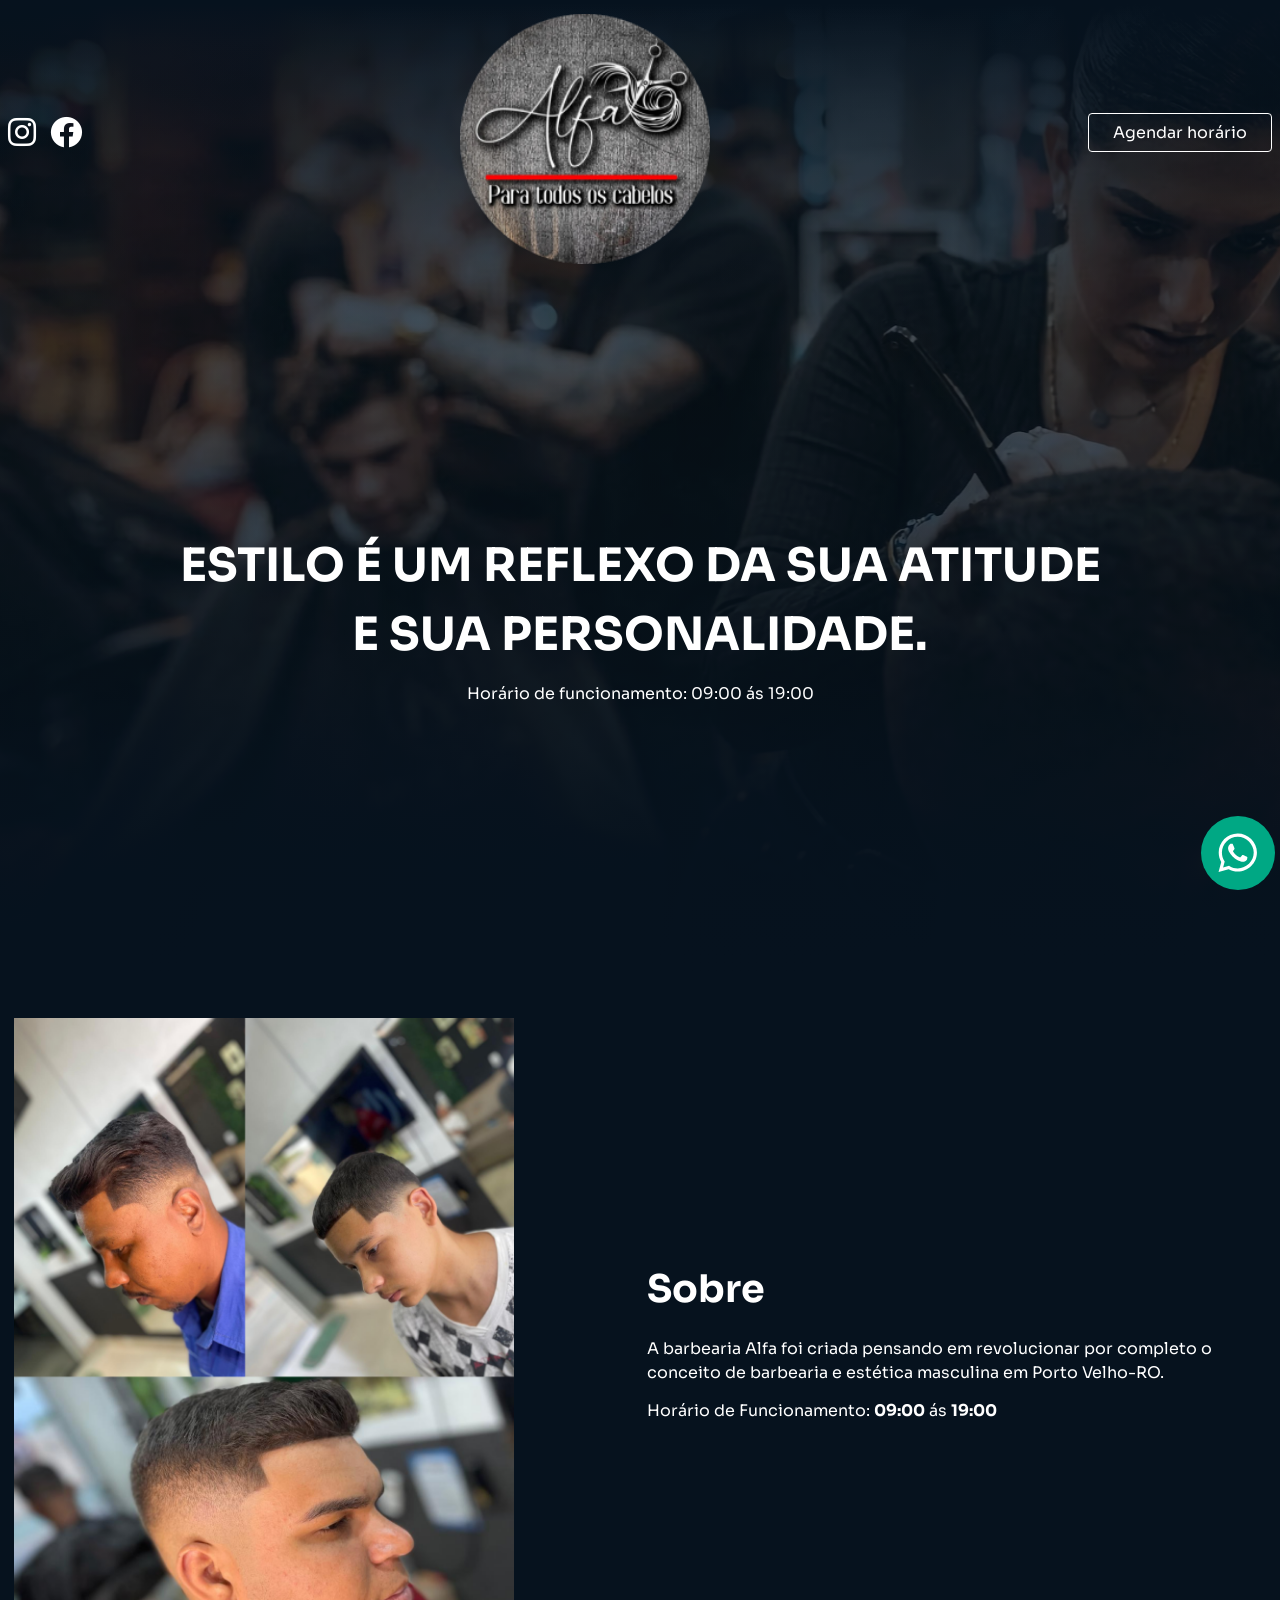
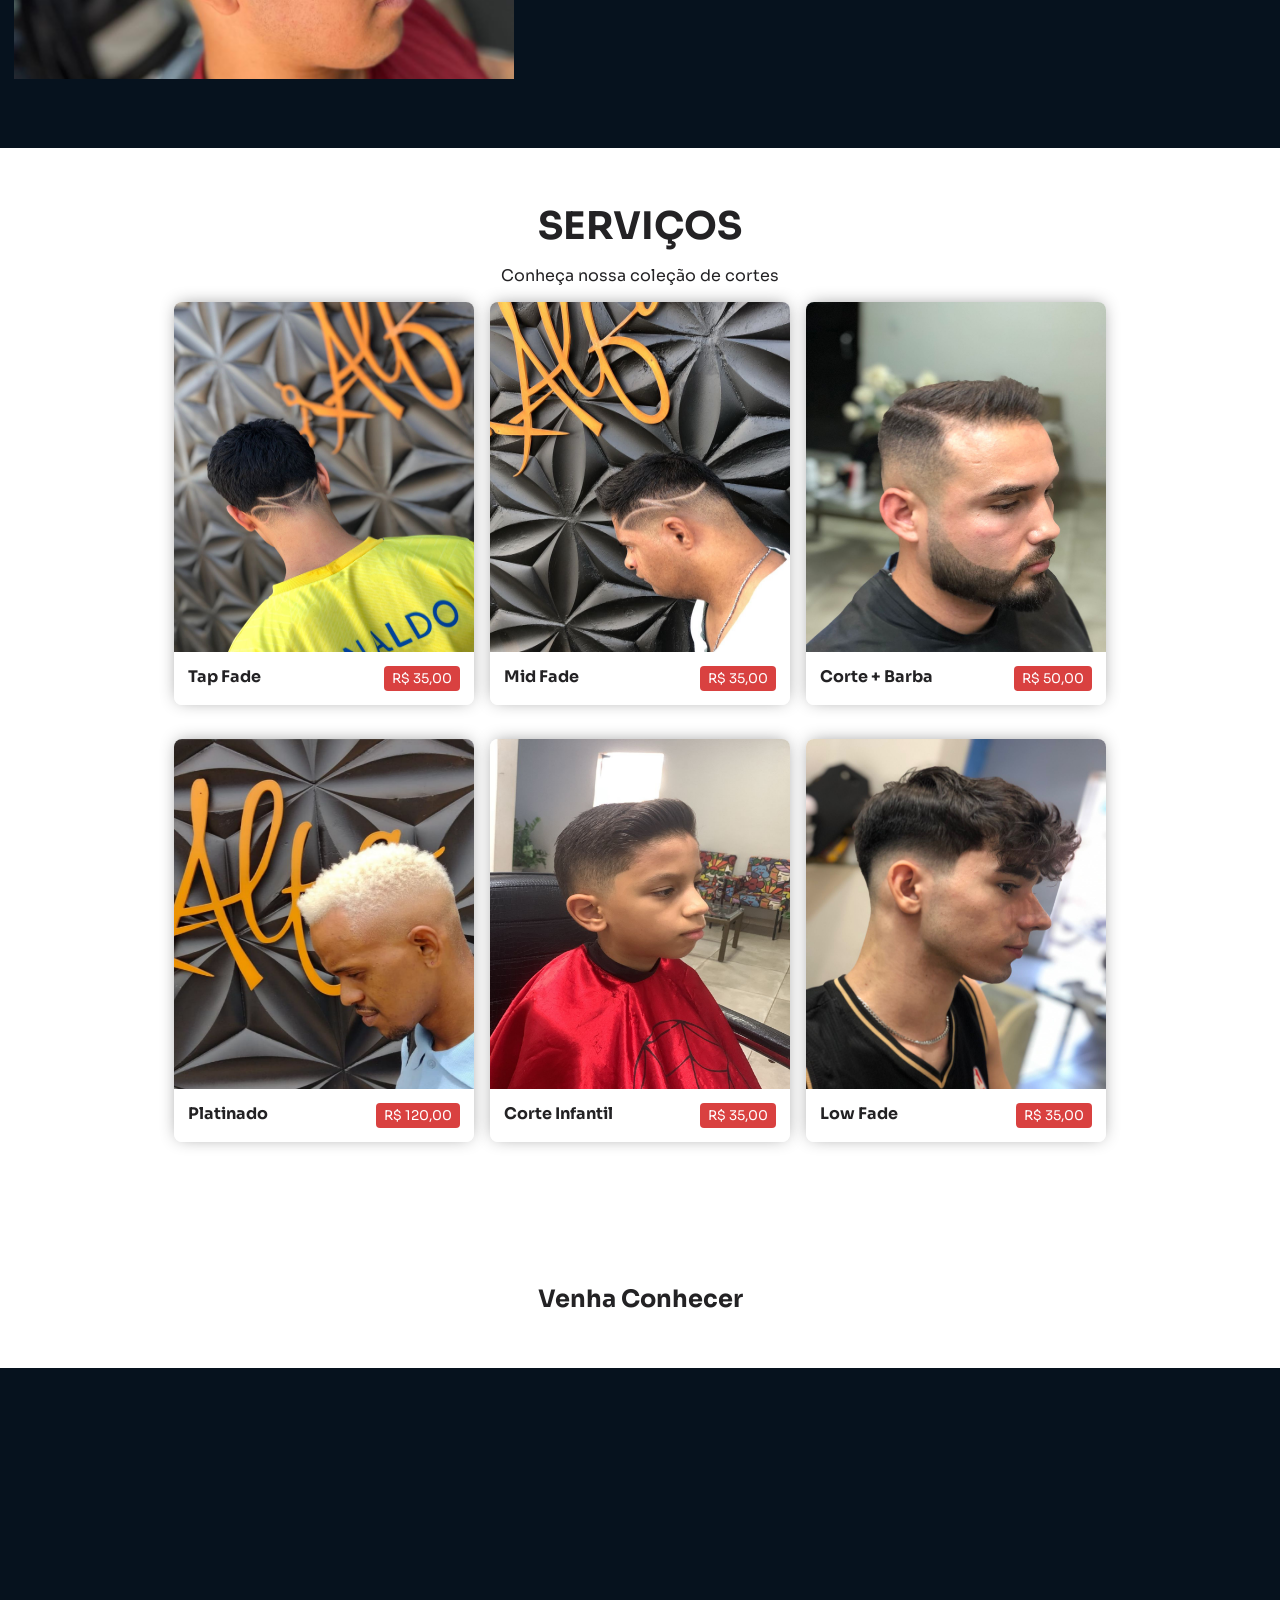
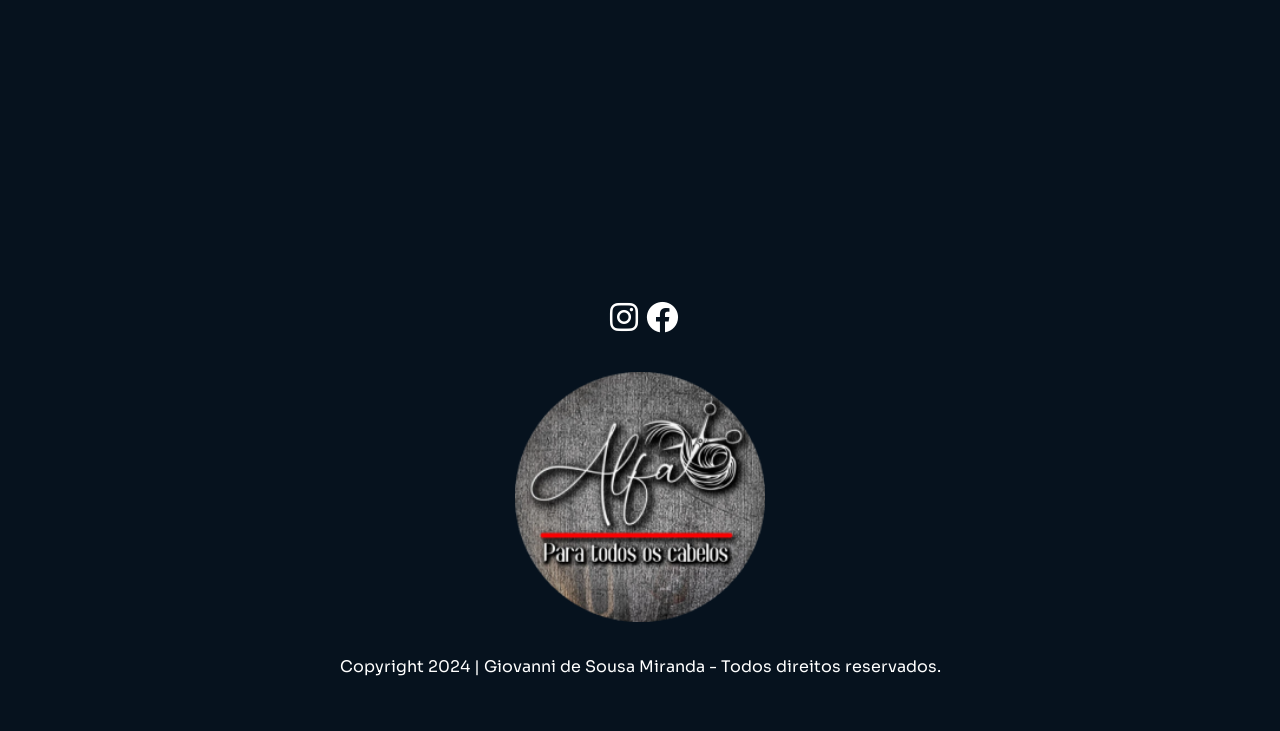
==== index.html @ 7d49310f "Update index.html" ====
<!DOCTYPE html>
<html lang="pt-BR">     
<head>
      <meta charset="UTF-8">
      <meta name="viewport" content="width=device-width, initial-scale=1.0">
      
      <link rel="stylesheet" href="style.css">

      <link rel="preconnect" href="https://fonts.googleapis.com"> 
      <link rel="preconnect" href="https://fonts.gstatic.com" crossorigin>
      
      <link href="https://fonts.googleapis.com/css2?family=Sora:wght@100..800&display=swap" rel="stylesheet">
      
      <link rel="stylesheet" href="https://unpkg.com/aos@next/dist/aos.css" />
      <script src="https://unpkg.com/aos@2.3.1/dist/aos.js"></script>
      
      <link rel="stylesheet" href="https://cdnjs.cloudflare.com/ajax/libs/font-awesome/6.0.0-beta3/css/all.min.css" integrity="sha512-Fo3rlrZj/k7ujTnHg4CGR2D7kSs0v4LLanw2qksYuRlEzO+tcaEPQogQ0KaoGN26/zrn20ImR1DfuLWnOo7aBA==" crossorigin="anonymous" referrerpolicy="no-referrer" />

      <title>Espaço Alfa</title>
</head>
<body>
      <!-- Header -->
      <div class="bg-home">
            <header>
                  <nav class="header-content container">
                        <div class="header-icons" data-aos="fade-down">
                              <a href="https://www.instagram.com/alfa.pvh/#">
                                    <i class="fa-brands fa-instagram fa-2x"></i>
                              </a>                            
                              <a href="https://www.facebook.com/alfa.pvh">
                                    <i class="fa-brands fa-facebook fa-2x"></i>
                              </a>
                              <!-- 
                              <a href="#">
                                    <i class="fa-brands fa-tiktok fa-2x"></i>
                              </a> 
                              -->                             
                        </div>

                        <!-- AREA DA LOGO -->
                        <div class="header-logo" data-aos="fade-up" data-aos-delay="300">
                              <img
                                    data-aos="flip-up"
                                    data-aos-delay="400"
                                    data-aos-duration="1500"
                                    src="assets/logo.png"
                                    alt="Logo da Barbearia"
                              />
                        </div>
                        <!-- <img id="barbeiroSumir" src="./assets/barbeiro.png" alt="barbeiro juan"> -->
                        <img id="barbeiro" src="./assets/barbeiro.png" alt="barbeiro juan">

                        <div data-aos="fade-down">
                              <a class="header-button" href="https://wa.me/556993318786?text=Ol%C3%A1%20vamos%20agendar%20?">
                                    Agendar horário
                              </a>
                        </div>
                  </nav>

                  <main class="hero container" data-aos="fade-up" data-aos-delay="400">
                        <h1>ESTILO É UM REFLEXO DA SUA ATITUDE E SUA PERSONALIDADE.</h1>
                        <p>Horário de funcionamento: 09:00 ás 19:00 </p>
                        <a href="https://wa.me/556993318786?text=Ol%C3%A1%20vamos%20agendar%20?" Agendar horário ?
                        </a>
                  </main>

            </header>
      </div>

      <!-- ABOUT -->
      <section class="about">
            <div class="about-content container">
                  <div data-aos="zoom-in" data-aos-delay="100">
                        <img
                              src="assets/EditImg.png"
                              alt="Imagem sobre a barbearia"
                        />
                  </div>
            

                  <div class="about-description" data-aos="zoom-out-left" data-aos-delay="250">
                        <h2>Sobre</h2>
                        <p>A barbearia Alfa foi criada pensando em revolucionar por completo o conceito de barbearia e estética masculina em Porto Velho-RO.</p>
                        <p>Horário de Funcionamento: <strong>09:00</strong> ás <strong>19:00</strong></p>
                  </div>
            </div>
      </section>

      <!-- SERVICES -->

      <div class="services">
            <div class="services-content container">
                  <h2>Serviços</h2>
                  <p>Conheça nossa coleção de cortes</p>
            </div>

            <section class="haircuts">
                  <div class="haircut" data-aos="fade-up" data-aos-delay="150">
                        <img
                              src="assets/corte4.jpeg"
                              alt="Corte Normal"
                        />
                        <div class="haircut-info">
                              <strong>Tap Fade</strong>
                              <button>
                                    R$ 35,00
                              </button>
                        </div>
                  </div>
                  <div class="haircut" data-aos="fade-up" data-aos-delay="250">
                        <img
                              src="assets/corte5.jpeg"
                              alt="Barba Completa"
                        />
                        <div class="haircut-info">
                              <strong>Mid Fade</strong>
                              <button>
                                    R$ 35,00
                              </button>
                        </div>
                  </div>
                  <div class="haircut" data-aos="fade-up" data-aos-delay="400">
                        <img
                              src="assets/corte2.jpeg"
                              alt="Corte e Barba"
                        />
                        <div class="haircut-info">
                              <strong>Corte + Barba</strong>
                              <button>
                                    R$ 50,00
                              </button>
                        </div>
                  </div>
            </section>

            <section class="haircuts">
                  <div class="haircut" data-aos="fade-up" data-aos-delay="150">
                        <img
                              src="assets/corte6.jpeg"
                              alt="Platinado"
                        />
                        <div class="haircut-info">
                              <strong>Platinado</strong>
                              <button>
                                    R$ 120,00
                              </button>
                        </div>
                  </div>
                  <div class="haircut" data-aos="fade-up" data-aos-delay="250">
                        <img
                              src="assets/corte8.jpeg"
                              alt="Barba Completa"
                        />
                        <div class="haircut-info">
                              <strong>Corte Infantil</strong>
                              <button>
                                    R$ 35,00
                              </button>
                        </div>
                  </div>
                  <div class="haircut" data-aos="fade-up" data-aos-delay="400">
                        <img
                              src="assets/corte7.jpeg"
                              alt="Corte e Barba"
                        />
                        <div class="haircut-info">
                              <strong>Low Fade</strong>
                              <button>
                                    R$ 35,00
                              </button>
                        </div>
                  </div>
            </section>
      </div>

      <!-- FOOTER -->
      <div class="services">
            <h2>Venha Conhecer</h2>
      </div>

      <iframe
      width="100%"
      src="https://www.google.com/maps/embed?pb=!1m14!1m8!1m3!1d492.8746553765806!2d-63.8711965!3d-8.7863277!3m2!1i1024!2i768!4f13.1!3m3!1m2!1s0x92325d64144e26bf%3A0xcb50b4b781eee0fe!2sAlfa%20-%20Para%20todos%20os%20cabelos*21!5e0!3m2!1spt-BR!2sbr!4v1732231081586!5m2!1spt-BR!2sbr"
      width="600" height="450" style="border:0;" allowfullscreen="" loading="lazy" referrerpolicy="no-referrer-when-downgrade"></iframe>

      <footer class="footer">
            <div class="footer-icons header-icons">
                  <a href="https://www.instagram.com/alfa.pvh/#">
                  <i class="fa-brands fa-instagram fa-2x"></i>
                  </a>
                  <a href="https://www.facebook.com/alfa.pvh">
                  <i class="fa-brands fa-facebook fa-2x"></i>   
                  </a>
                  <!--
                  <a href="#">
                  <i class="fa-brands fa-tiktok fa-2x"></i>   
                  </a>
                  -->
            </div>
            
            <div>
                  <img 
                        src="assets/logo.png" 
                        alt="Logo barbearia"
                        class="header-logo"
                  />
            </div>
            
            <p id="descripton-footer">Copyright 2024 | Giovanni de Sousa Miranda - Todos direitos reservados.</p>
      </footer>
      
      <!-- Button Whatsapp -->
      
      <a
            https:"//wa.me/556993318786?text=Ol%C3%A1%20vamos%20agendar%20?"
            class="btn-whatsapp"
            target="_blank"
            id="btn-whatsapp"
      >
            <img src="assets/whatssapp.svg" alt="Botão Whatsapp">
            <span class="tooltip-text">Agende seu horário</span>
      </a>

      <script src="script.js" defer> </script>
</body>
</html>
---- style.css ----
* {
  margin: 0;
  padding: 0;
  outline: 0;
  box-sizing: border-box;
}

header {
  width: 100%;
}
#descripton-footer{
  margin-top: 10px;
}
.header-content {
  display: flex;
  align-items: center;
  justify-content: space-between;
}

i {
  color: #FFF;
}

.header-icons {
  display: flex;
  gap: 14px;
}

.header-icons a:hover i {
  animation: translateY 0.8s infinite alternate;
  color: #D34040;
}

@keyframes translateY {
  from {
    transform: translateY(0) scale(1);
  }
  to {
    transform: translateY(-8px) scale(1.1);
  }
}
.header-button {
  border: 1px solid #FFF;
  padding: 8px 24px;
  border-radius: 4px;
  color: #FFF;
  background-color: transparent;
  transition: background-color 0.8s;
}

.header-button:hover {
  border: 1px solid #D34040;
  background-color: #D34040;
}

.header-logo {
  width: 250px;
  display: flex;
  align-items: center;
  justify-content: center;
  margin-top: 14px;
  position: relative;
  animation: flutuar 1.6s ease-in-out infinite alternate;
}

#barbeiro {
  display: none;
}

#barbeiroSumir {
  display: none;
}

@keyframes flutuar {
  0% {
    top: 0;
  }
  100% {
    top: 30px;
  }
}
@media screen and (max-width: 768px) {
  .header-content {
    width: 100%;
    align-items: center;
    flex-direction: column;
    justify-content: center;
  }
  .header-content i {
    margin-top: 16px;
    font-size: 34px;
  }
  .header-logo img {
    width: 160px;
    margin-top: 46px;
  }
  .header-button {
    display: none;
  }
  #descripton-footer{
    text-align: center;
    margin-top: 20px;
  }
  #btn-whatsapp{
    bottom: 60px;
  }
}
.container {
  max-width: 1440px;
  margin: 0 auto;
  padding: 0 8px;
}

.bg-home {
  position: relative;
}

.bg-home::before {
  content: "";
  display: block;
  position: absolute;
  background-image: linear-gradient(to bottom, rgba(6, 18, 30, 0.1),  #06121e),  url("../assets/bg.svg");
  left: 0;
  top: 0;
  width: 100%;
  height: 100%;
  z-index: -1;
  background-size: cover;
  background-repeat: no-repeat;
  background-position: 50% 0;
  opacity: 0.9;
}

.hero {
  color: #FFF;
  min-height: 80vh;
  display: flex;
  flex-direction: column;
  align-items: center;
  justify-content: center;
  padding: 14px;
}
.hero h1 {
  text-align: center;
  line-height: 150%;
  max-width: 940px;
  font-size: 46px;
}
.hero p {
  text-align: center;
  margin: 14px 0;
}

.button-contact {
  padding: 14px 28px;
  color: #FFF;
  background-color: #D94140;
  border: 0;
  font-size: 18px;
  font-weight: 600;
  margin: 14px 0;
  border-radius: 8px;
}

.button-contact:hover {
  animation: scaleButton 0.8s alternate infinite;
}

@keyframes scaleButton {
  from {
    transform: scale(1);
  }
  to {
    transform: scale(1.07);
  }
}
@media screen and (max-width: 768px) {
  .hero {
    min-height: 60vh;
  }
  .hero h1 {
    font-size: 34px;
    padding: 0 14px;
    width: 100%;
  }
  .hero p {
    font-size: 14px;
  }
}
@media screen and (max-width: 480px) {
  .hero h1 {
    font-size: 24px;
  }
}
.about {
  background-color: #06121E;
  overflow: hidden;
  color: #FFF;
}

.about-content {
  display: flex;
  align-items: center;
  justify-content: center;
  gap: 14px;
  padding: 34px 14px 64px 14px;
}
.about-content img {
  max-width: 570px;
}

.about-content div {
  flex: 1;
}

.about-description h2 {
  font-size: 38px;
  margin-bottom: 24px;
}
.about-description p {
  margin-bottom: 14px;
  line-height: 150%;
}

@media screen and (max-width: 768px) {
  .about-content {
    flex-direction: column;
  }
}
.services {
  background-color: #FFF;
  color: #232224;
  display: flex;
  flex-direction: column;
  align-items: center;
  justify-content: center;
  padding: 54px 14px;
}

.services-content h2 {
  text-transform: uppercase;
  text-align: center;
  font-size: 38px;
  margin-bottom: 14px;
}

.services-content p {
  line-height: 150%;
  margin-bottom: 14px;
  text-align: center;
  max-width: 780px;
}

.haircuts {
  display: flex;
  justify-content: center;
  align-items: center;
  gap: 16px;
  padding: 0 44px 34px 44px;
}

.haircut {
  width: 300px;
  flex: 1;
  display: flex;
  flex-direction: column;
  background-color: #FFF;
  border-radius: 8px;
  box-shadow: 0px -1px 17px -4px rgba(0, 0, 0, 0.45);
  overflow: hidden;
}
.haircut img {
  width: 300px;
  height: 350px;
  transition: transform 0.2s;
}

.haircut img:hover {
  transform: scale(1.2);
  z-index: 1;
}

.haircut-info {
  width: 100%;
  display: flex;
  justify-content: space-between;
  padding: 14px;
  background-color: #FFF;
  z-index: 99;
}

.haircut-info button {
  color: #FFF;
  background-color: #D94140;
  padding: 4px 8px;
  border-radius: 4px;
  border: 0;
  cursor: default;
}

@media screen and (max-width: 768px) {
  .haircuts {
    flex-direction: column;
  }
  .haircut img {
    max-width: 740px;
  }
}
.footer {
  display: flex;
  flex-direction: column;
  align-items: center;
  justify-content: center;
  padding: 54px 0;
  gap: 24px;
  color: #FFF;
}

.footer-icons {
  display: flex;
  gap: 8px;
  color: #FFF;
}

.btn-whatsapp {
  position: fixed;
  bottom: 5px;
  right: 5px;
  z-index: 99;
}
.btn-whatsapp img {
  max-width: 74px;
  transition: 0.5s ease-in-out;
}
.btn-whatsapp img:hover {
  transform: scale(1.1);
}

.btn-whatsapp .tooltip-text {
  visibility: hidden;
  position: absolute;
  width: 120px;
  top: 8px;
  left: -144px;
  padding: 4px;
  border-radius: 8px;
  text-align: center;
  background-color: #232224;
  color: #FFF;
  opacity: 0;
  transition: opacity 0.3s;
}

.btn-whatsapp:hover .tooltip-text {
  visibility: visible;
  opacity: 1;
}

@media screen and (max-width: 768px) {
  .btn-whatsapp img {
    max-width: 64px;
  }
  #btn-whatsapp{
    bottom: 100px;
    right: 20px;
  }
}
body {
  width: 100%;
  height: 100vh;
  position: relative;
  font-family: "Sora", sans-serif;
  color: #FFF;
  background-color: #06121E;
}

button {
  font-family: "Sora", sans-serif;
  cursor: pointer;
}

svg {
  width: 100%;
}

img {
  width: 500px;
}

a {
  cursor: pointer;
  text-decoration: none;
}/*# sourceMappingURL=style.css.map */
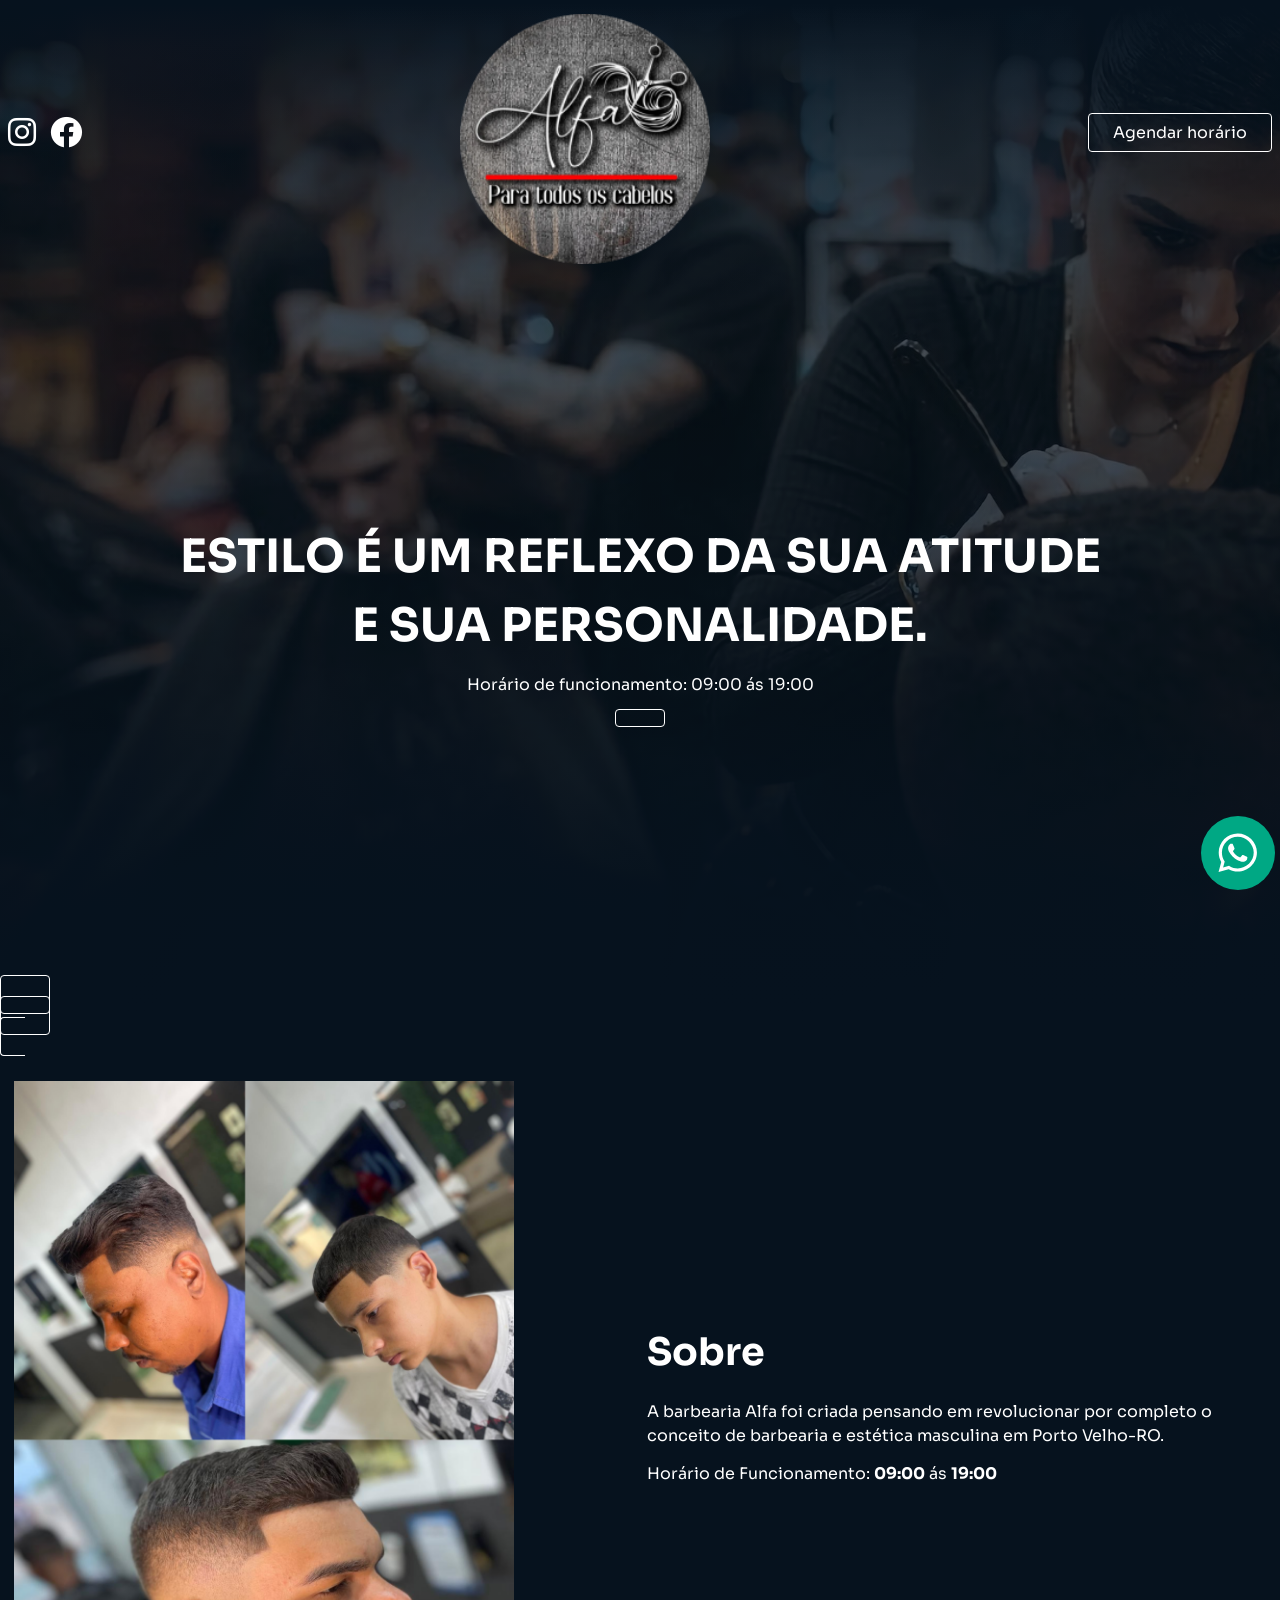
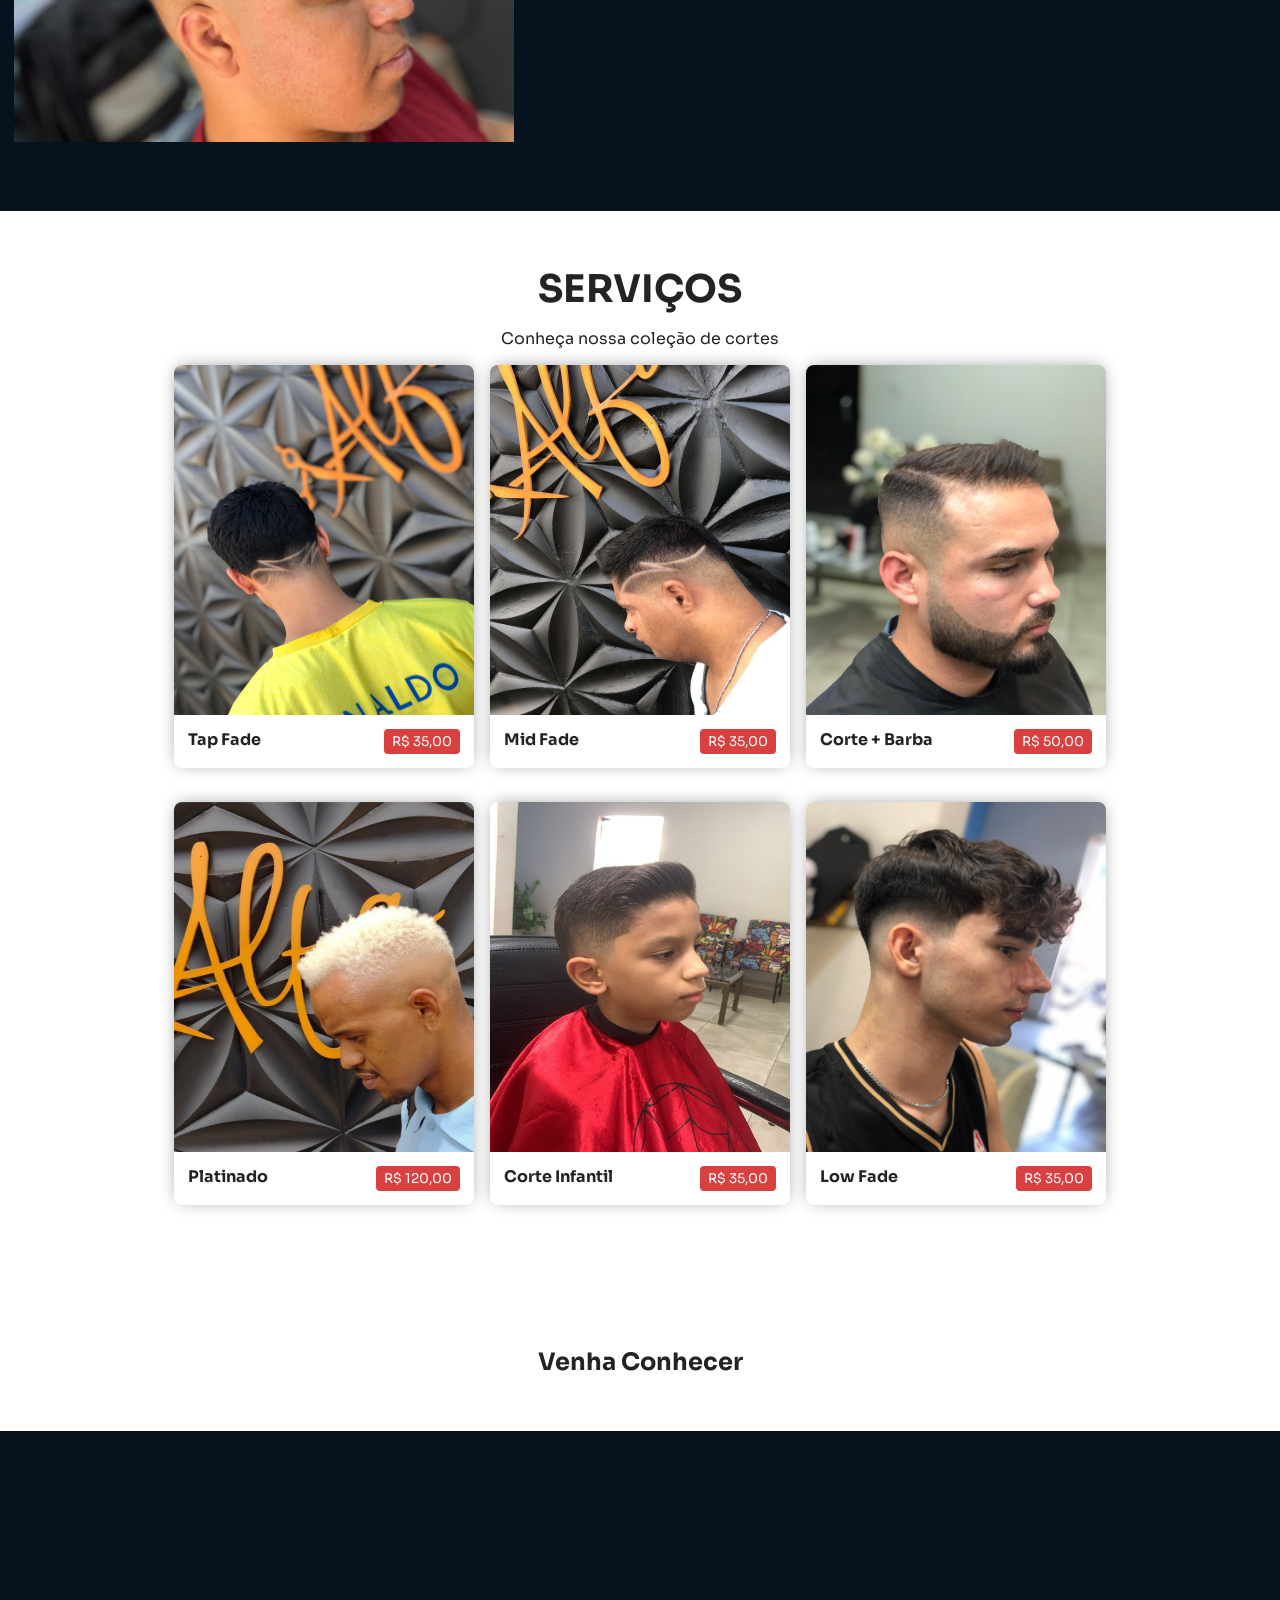
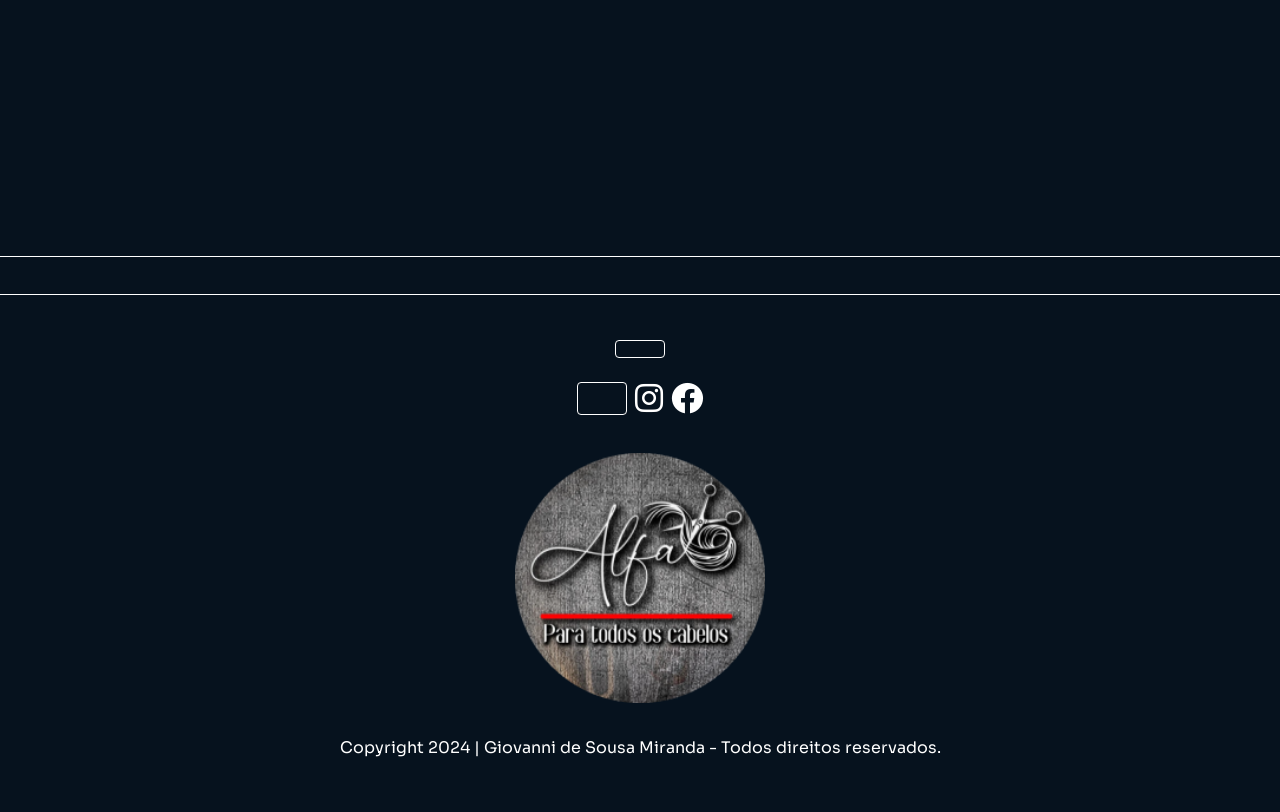
==== commit d211f006: "Update index.html" ====
--- a/index.html
+++ b/index.html
@@ -60,7 +60,7 @@
                   <main class="hero container" data-aos="fade-up" data-aos-delay="400">
                         <h1>ESTILO É UM REFLEXO DA SUA ATITUDE E SUA PERSONALIDADE.</h1>
                         <p>Horário de funcionamento: 09:00 ás 19:00 </p>
-                        <a href="https://wa.me/556993318786?text=Ol%C3%A1%20vamos%20agendar%20?" Agendar horário ?
+                        <a class="header-button" href="https://wa.me/556993318786?text=Ol%C3%A1%20vamos%20agendar%20?" Agendar horário
                         </a>
                   </main>
 
@@ -212,7 +212,7 @@
       <!-- Button Whatsapp -->
       
       <a
-            https:"//wa.me/556993318786?text=Ol%C3%A1%20vamos%20agendar%20?"
+            href="https://wa.me/556993318786?text=Ol%C3%A1%20vamos%20agendar%20?"
             class="btn-whatsapp"
             target="_blank"
             id="btn-whatsapp"
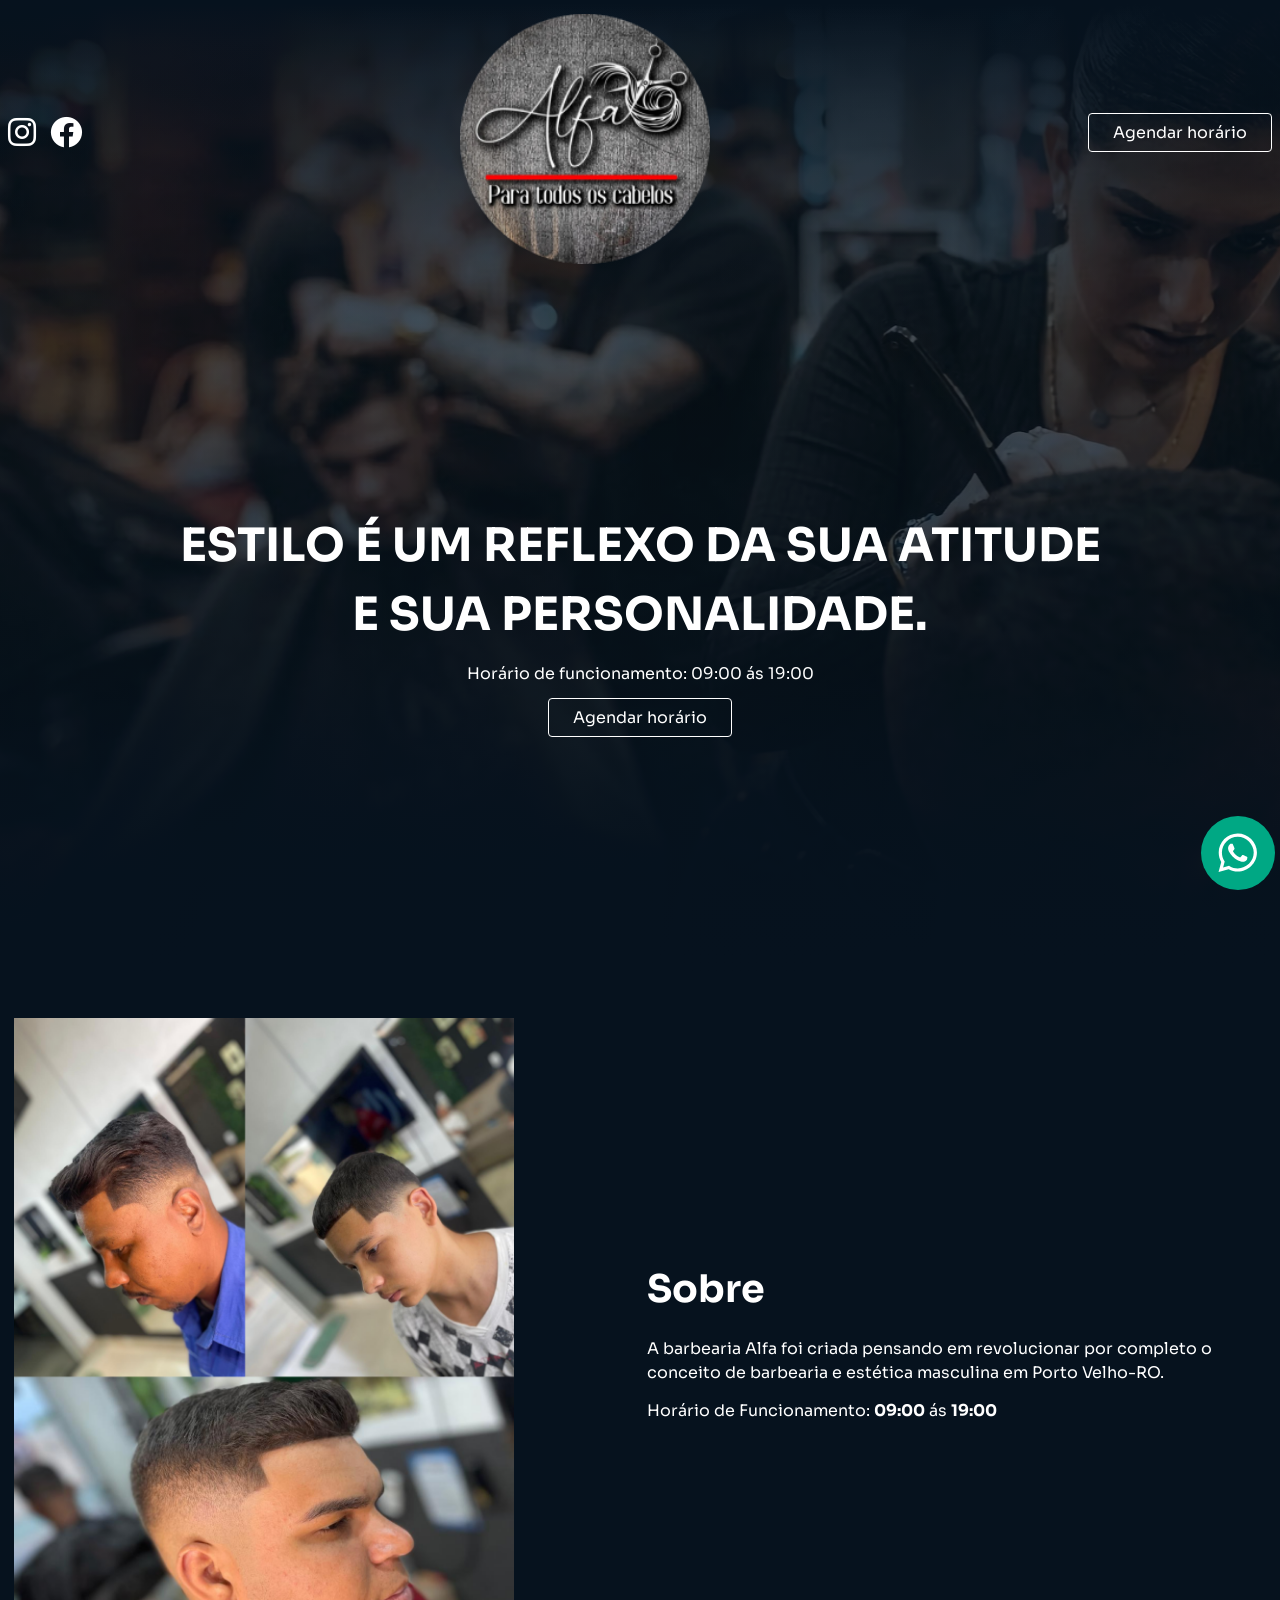
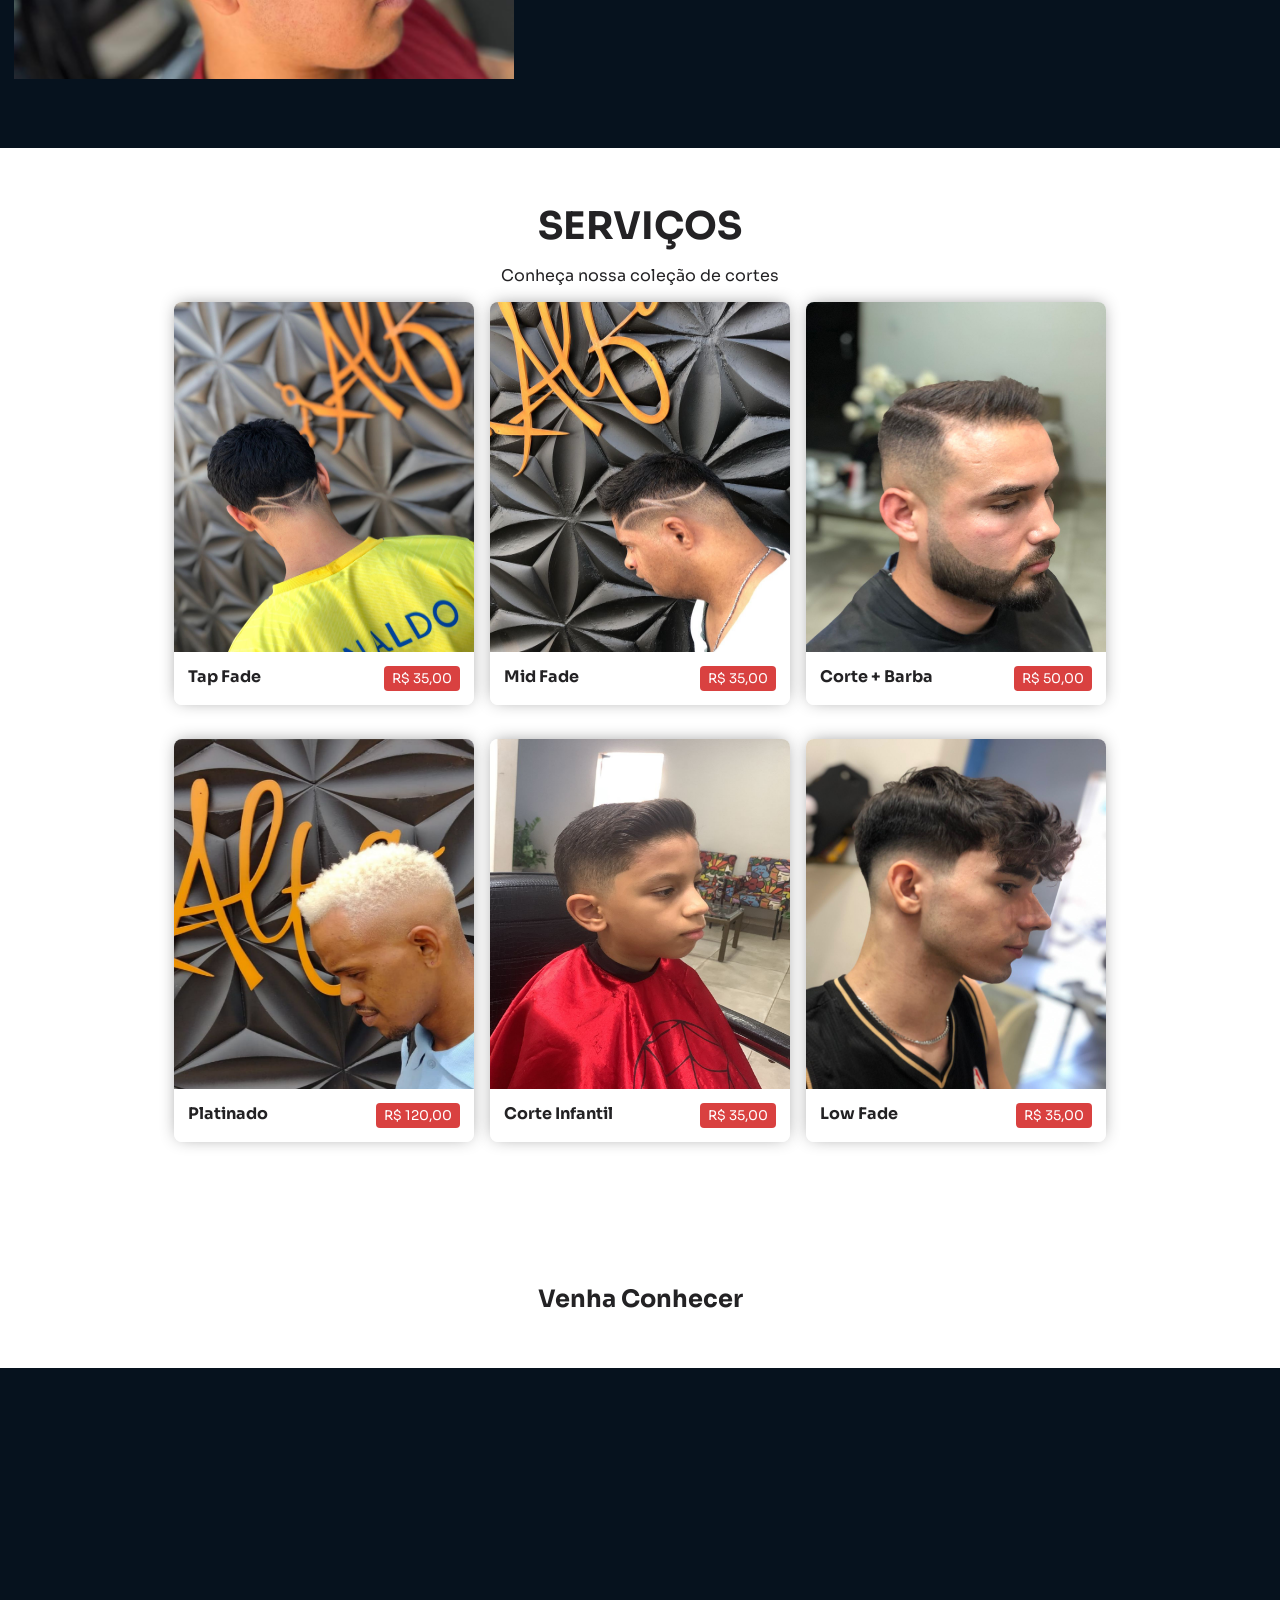
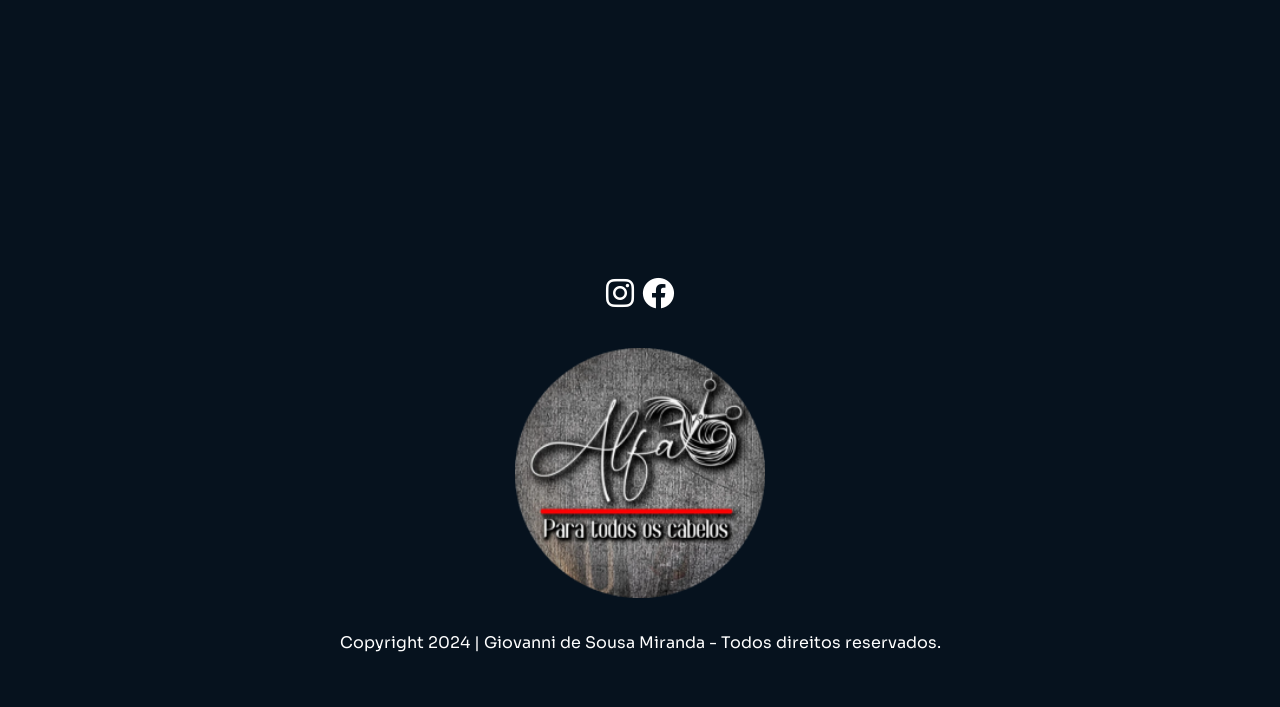
==== commit 1e03cd72: "Update index.html" ====
--- a/index.html
+++ b/index.html
@@ -60,7 +60,8 @@
                   <main class="hero container" data-aos="fade-up" data-aos-delay="400">
                         <h1>ESTILO É UM REFLEXO DA SUA ATITUDE E SUA PERSONALIDADE.</h1>
                         <p>Horário de funcionamento: 09:00 ás 19:00 </p>
-                        <a class="header-button" href="https://wa.me/556993318786?text=Ol%C3%A1%20vamos%20agendar%20?" Agendar horário
+                        <a href="https://wa.me/556993318786?text=Ol%C3%A1%20vamos%20agendar%20?" class="header-button" target="_blank">
+                              Agendar horário
                         </a>
                   </main>
 
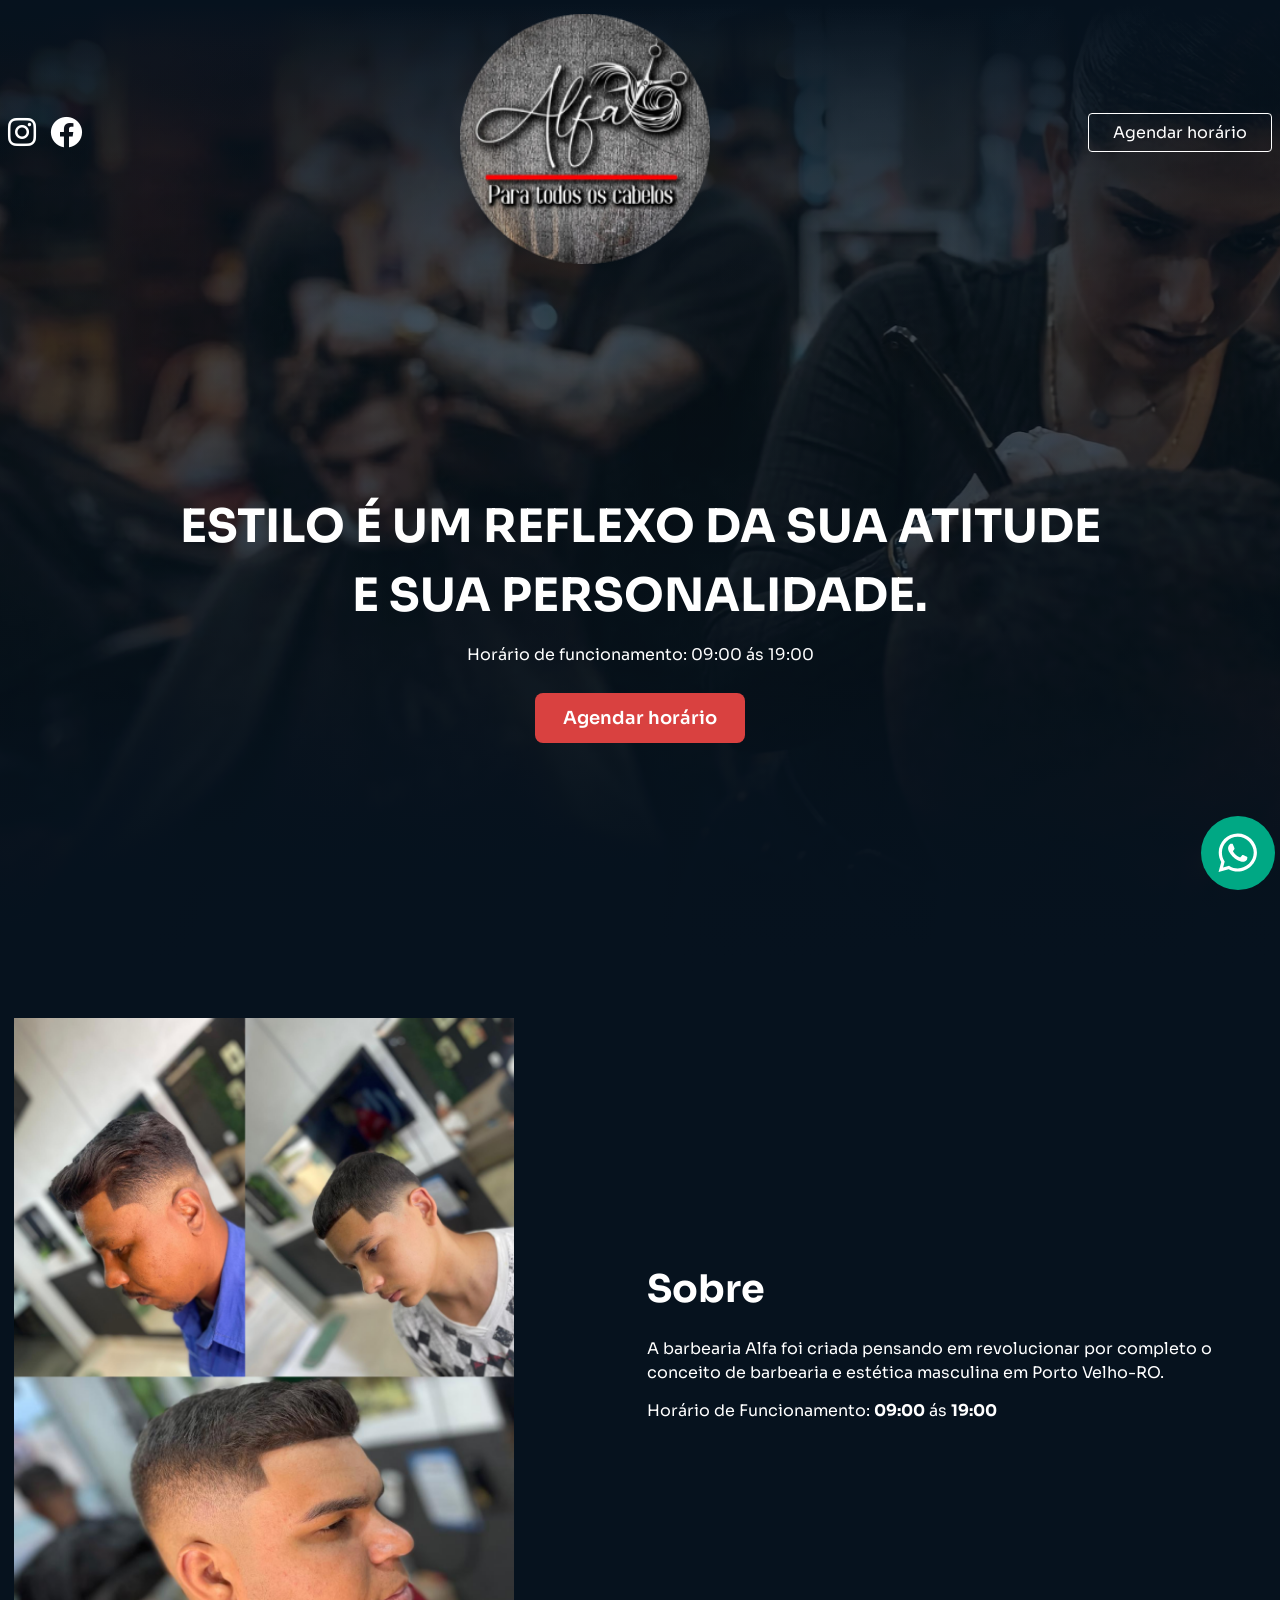
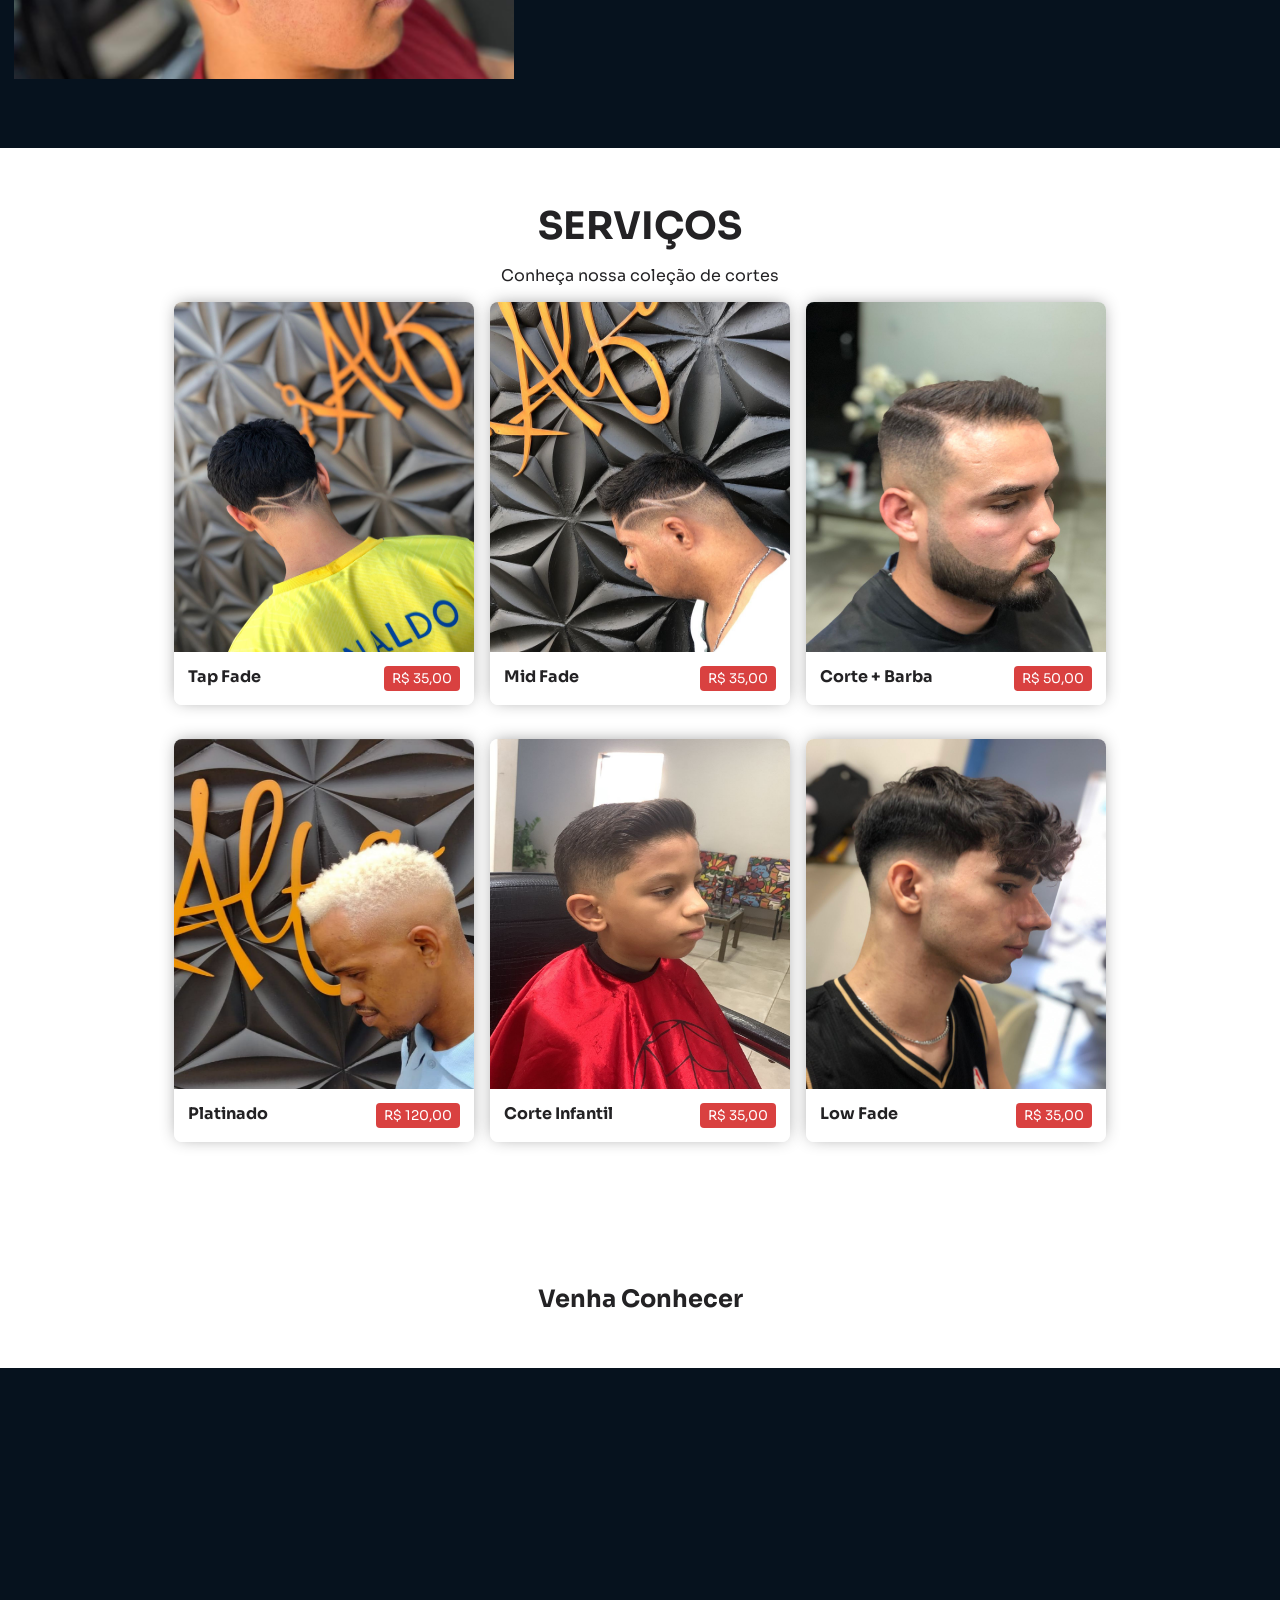
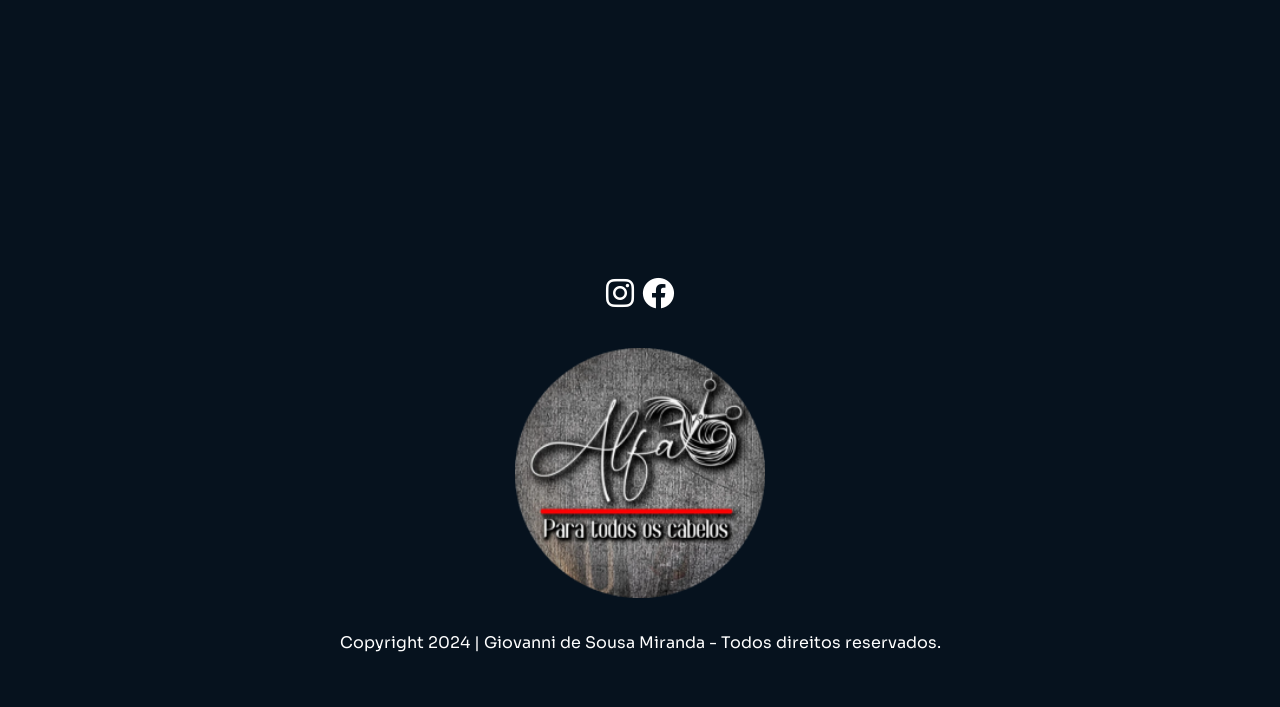
==== commit 98a701e5: "Update index.html" ====
--- a/index.html
+++ b/index.html
@@ -60,7 +60,7 @@
                   <main class="hero container" data-aos="fade-up" data-aos-delay="400">
                         <h1>ESTILO É UM REFLEXO DA SUA ATITUDE E SUA PERSONALIDADE.</h1>
                         <p>Horário de funcionamento: 09:00 ás 19:00 </p>
-                        <a href="https://wa.me/556993318786?text=Ol%C3%A1%20vamos%20agendar%20?" class="header-button" target="_blank">
+                        <a href="https://wa.me/556993318786?text=Ol%C3%A1%20vamos%20agendar%20?" class="button-contact" target="_blank">
                               Agendar horário
                         </a>
                   </main>
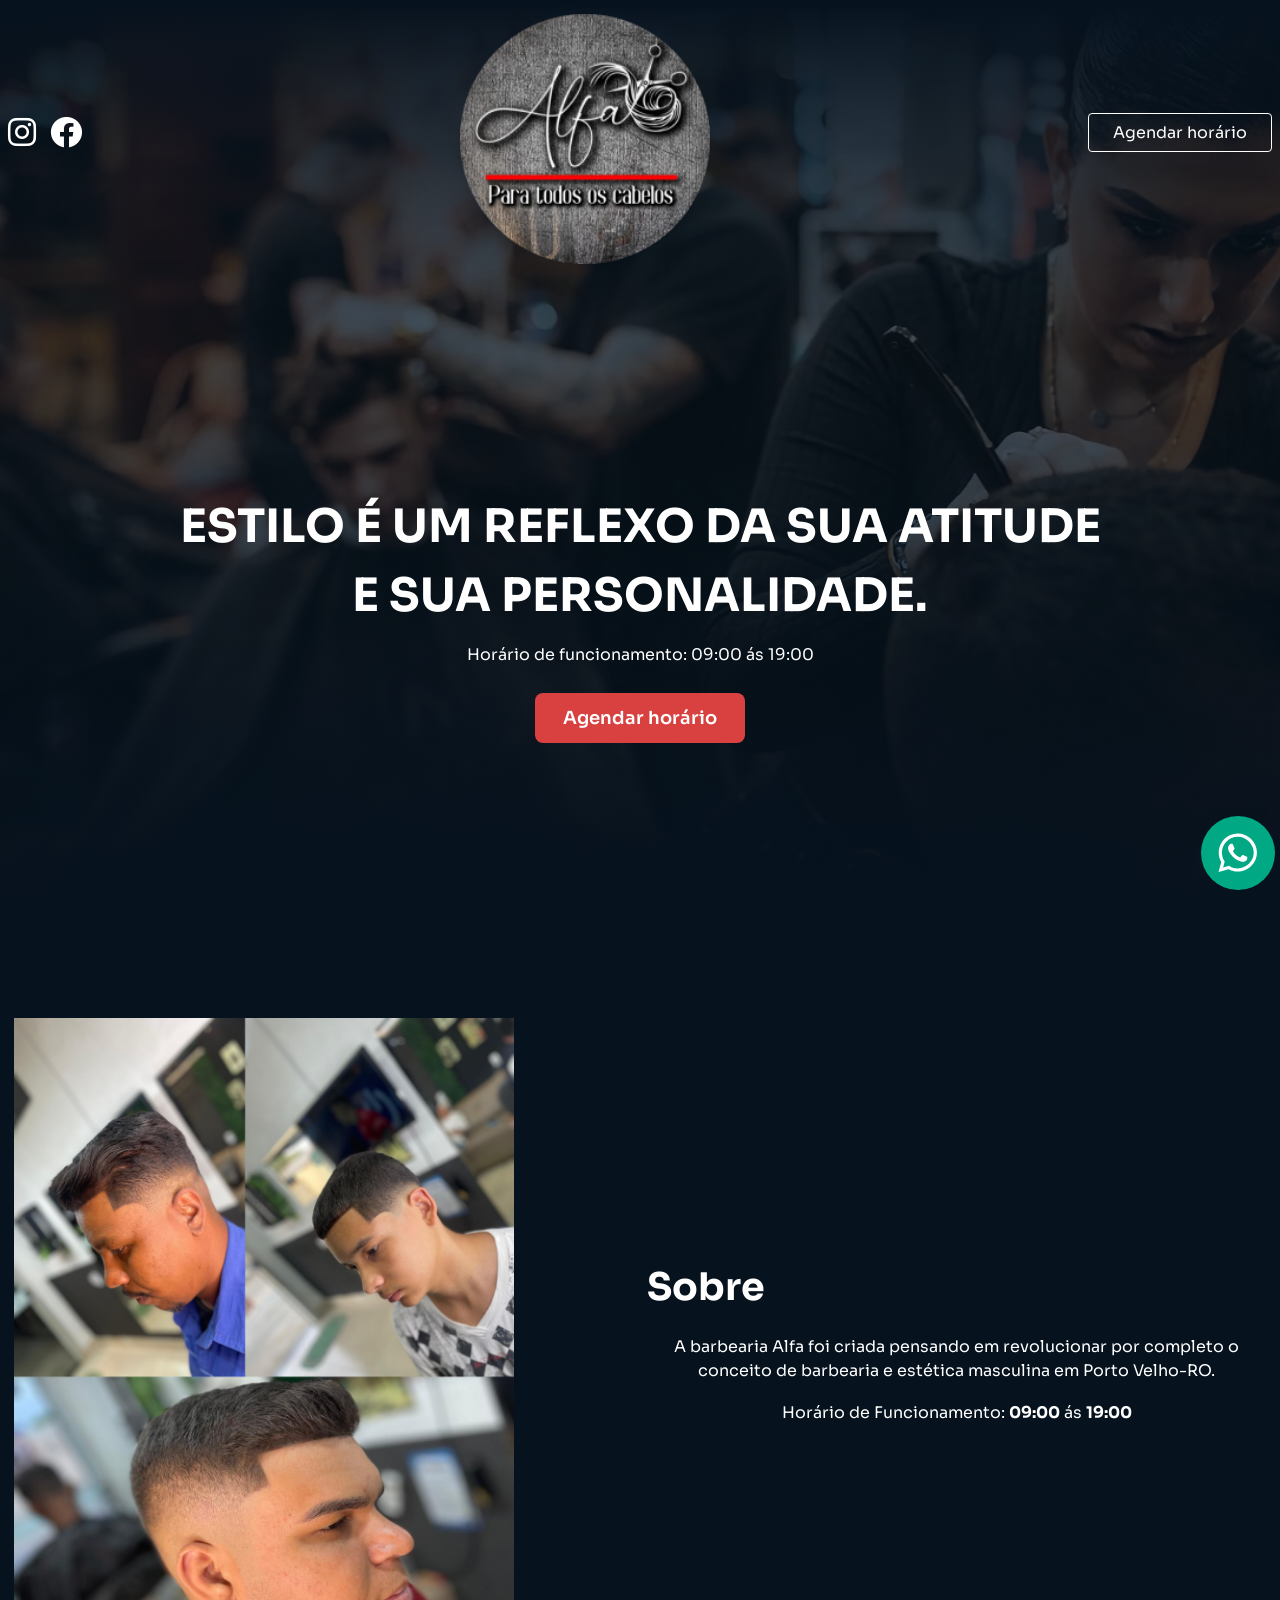
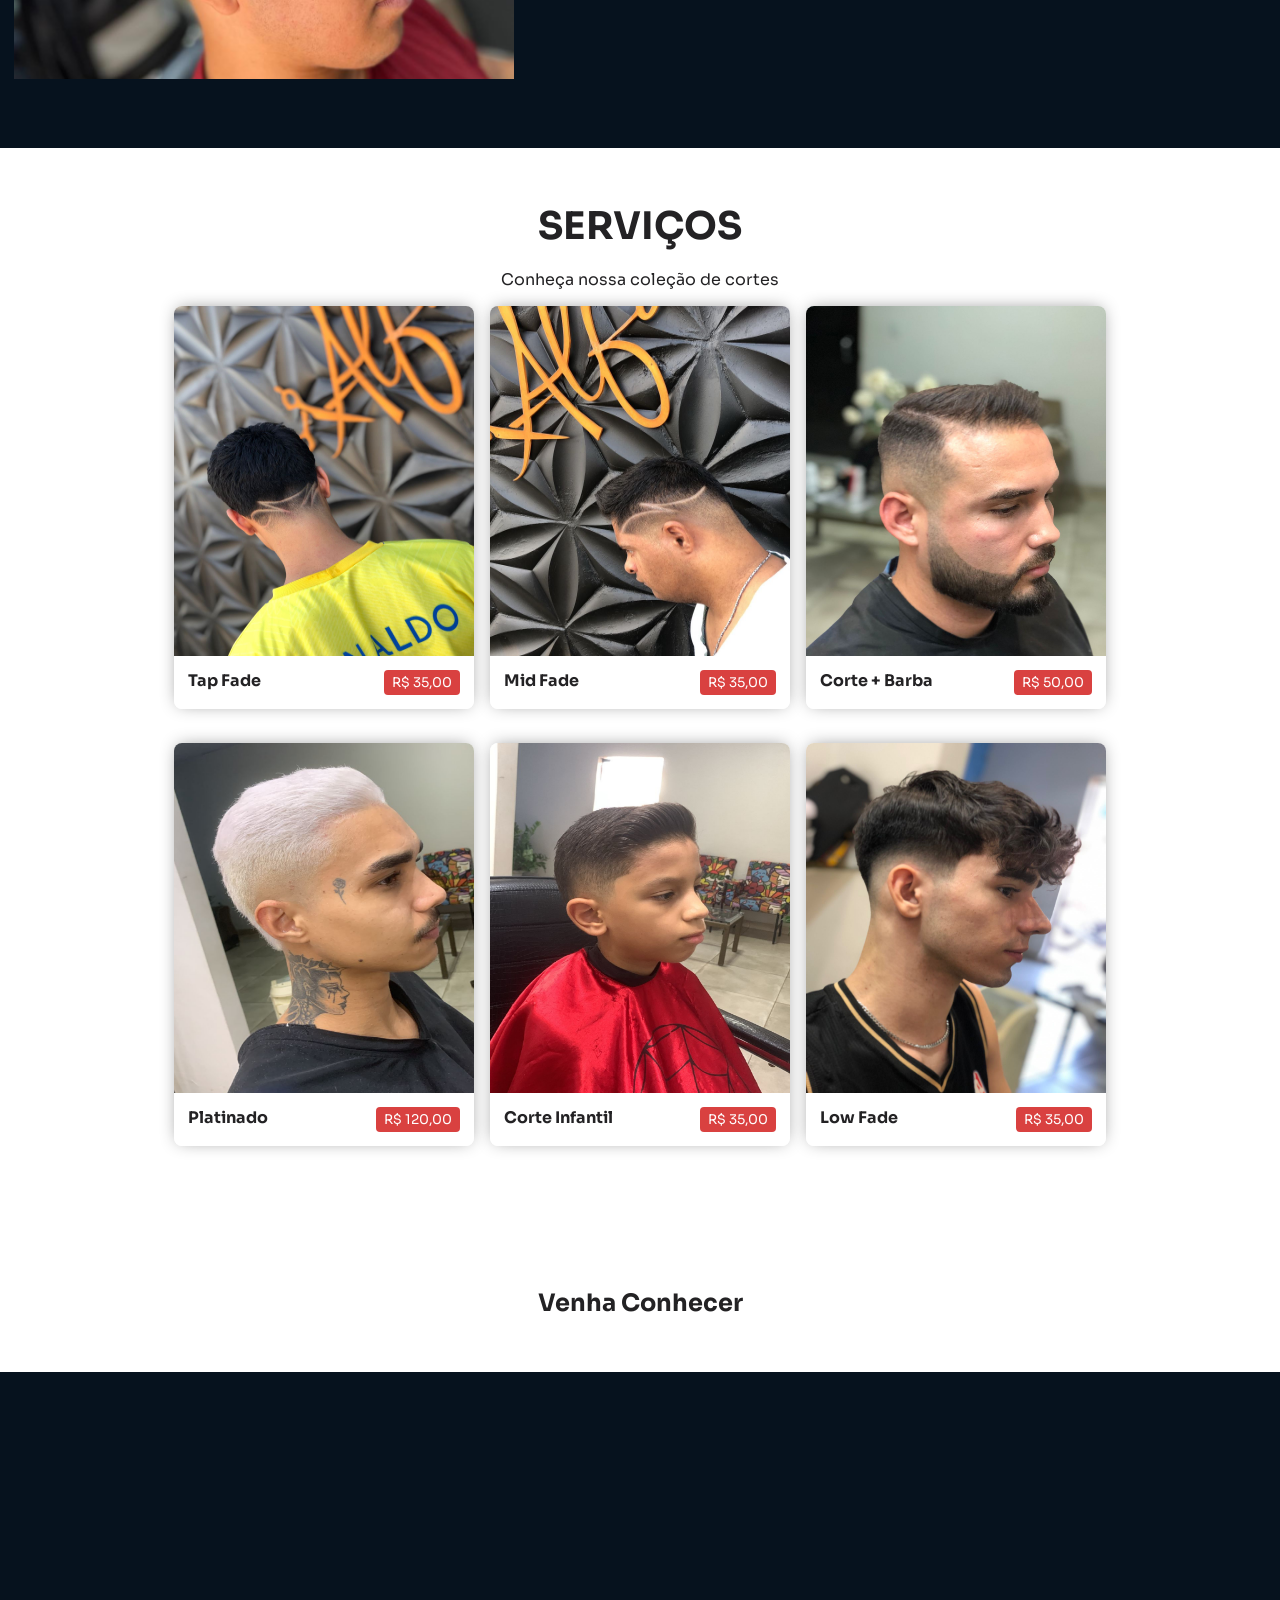
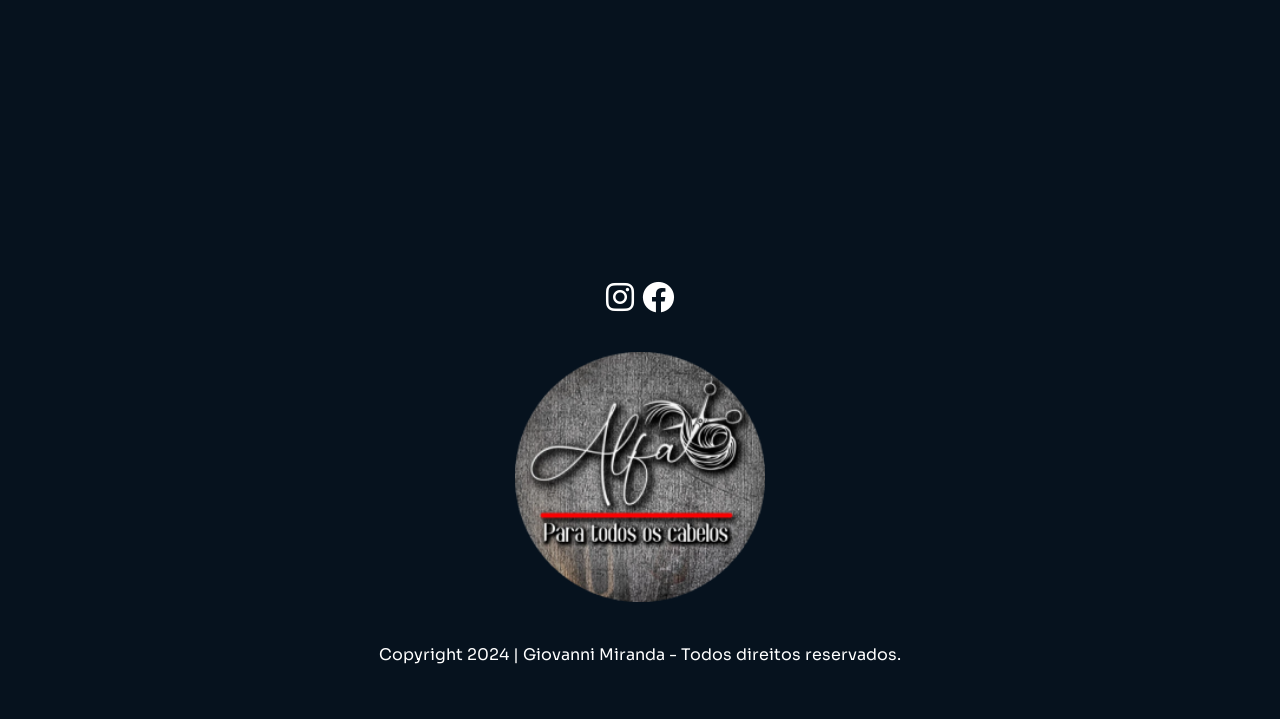
==== commit 58fde8c2: "updated-copy" ====
--- a/index.html
+++ b/index.html
@@ -48,7 +48,7 @@
                               />
                         </div>
                         <!-- <img id="barbeiroSumir" src="./assets/barbeiro.png" alt="barbeiro juan"> -->
-                        <img id="barbeiro" src="./assets/barbeiro.png" alt="barbeiro juan">
+                        <img id="barbeiro" src="./assets/barbeiro.png" alt="barbeiro vitor">
 
                         <div data-aos="fade-down">
                               <a class="header-button" href="https://wa.me/556993318786?text=Ol%C3%A1%20vamos%20agendar%20?">
@@ -59,7 +59,7 @@
 
                   <main class="hero container" data-aos="fade-up" data-aos-delay="400">
                         <h1>ESTILO É UM REFLEXO DA SUA ATITUDE E SUA PERSONALIDADE.</h1>
-                        <p>Horário de funcionamento: 09:00 ás 19:00 </p>
+                        <p>Horário de funcionamento: 09:00 ás 19:00</p>
                         <a href="https://wa.me/556993318786?text=Ol%C3%A1%20vamos%20agendar%20?" class="button-contact" target="_blank">
                               Agendar horário
                         </a>
@@ -207,7 +207,7 @@
                   />
             </div>
             
-            <p id="descripton-footer">Copyright 2024 | Giovanni de Sousa Miranda - Todos direitos reservados.</p>
+            <p id="descripton-footer">Copyright 2024 | Giovanni Miranda - Todos direitos reservados.</p>
       </footer>
       
       <!-- Button Whatsapp -->
--- a/style.css
+++ b/style.css
@@ -8,9 +8,7 @@
 header {
   width: 100%;
 }
-#descripton-footer{
-  margin-top: 10px;
-}
+
 .header-content {
   display: flex;
   align-items: center;
@@ -64,11 +62,20 @@
 }
 
 #barbeiro {
+  left: 20px;
+  top: 250px;
+  position: fixed;
+  width: 100px;
+  border-radius: 20px;
   display: none;
 }
 
 #barbeiroSumir {
-  display: none;
+  left: 50px;
+  top: 20px;
+  position: fixed;
+  width: 80%;
+  border-radius: 20px;
 }
 
 @keyframes flutuar {
@@ -97,13 +104,6 @@
   .header-button {
     display: none;
   }
-  #descripton-footer{
-    text-align: center;
-    margin-top: 20px;
-  }
-  #btn-whatsapp{
-    bottom: 60px;
-  }
 }
 .container {
   max-width: 1440px;
@@ -119,7 +119,7 @@
   content: "";
   display: block;
   position: absolute;
-  background-image: linear-gradient(to bottom, rgba(6, 18, 30, 0.1),  #06121e),  url("../assets/bg.svg");
+  background-image: linear-gradient(to bottom, rgba(6, 18, 30, 0.1), #06121e), url("../assets/bg.svg");
   left: 0;
   top: 0;
   width: 100%;
@@ -320,6 +320,11 @@
   display: flex;
   gap: 8px;
   color: #FFF;
+}
+
+p {
+  margin-top: 18px;
+  text-align: center;
 }
 
 .btn-whatsapp {
@@ -360,10 +365,6 @@
   .btn-whatsapp img {
     max-width: 64px;
   }
-  #btn-whatsapp{
-    bottom: 100px;
-    right: 20px;
-  }
 }
 body {
   width: 100%;
@@ -390,4 +391,4 @@
 a {
   cursor: pointer;
   text-decoration: none;
-}/*# sourceMappingURL=style.css.map */
+}/*# sourceMappingURL=style.css.map */
